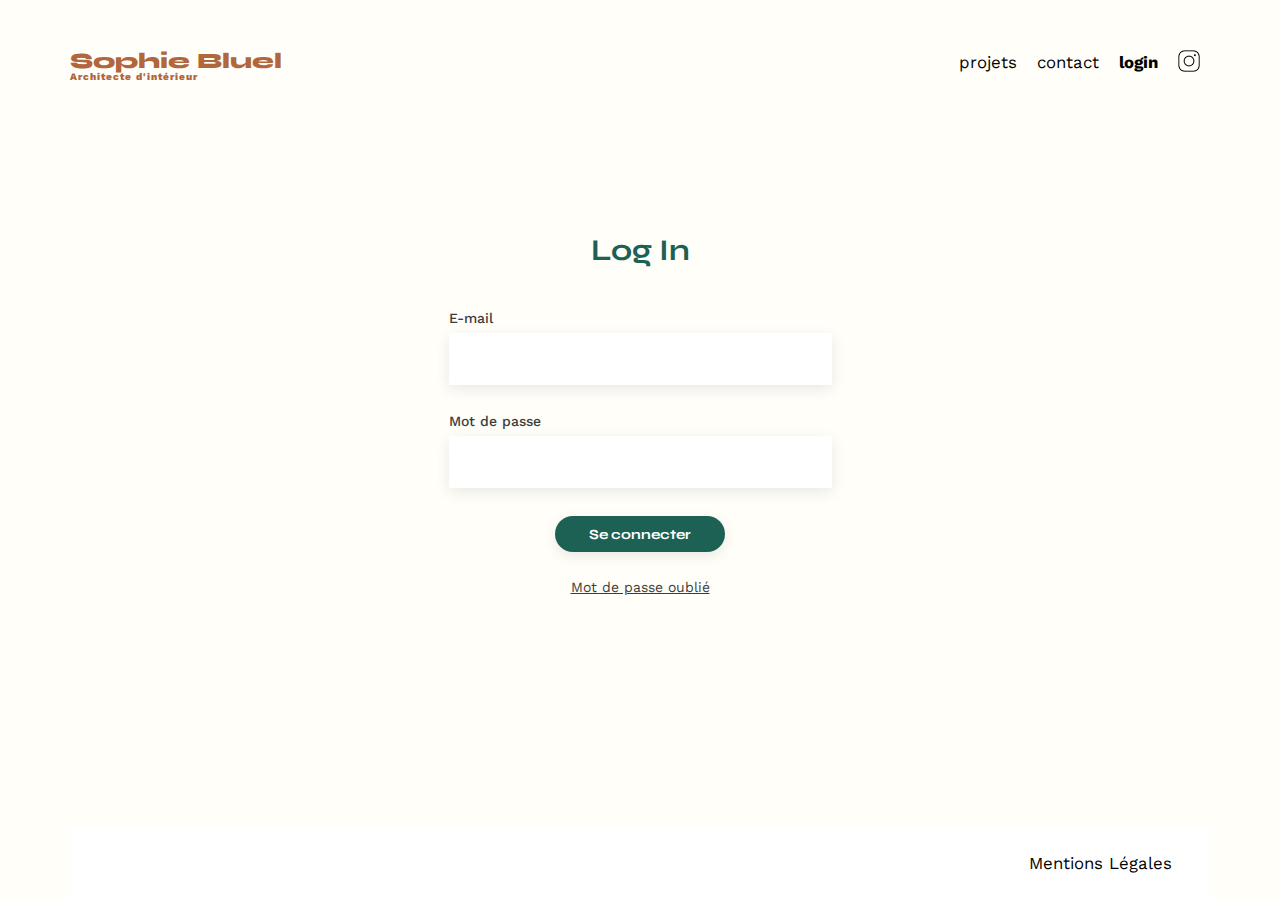
==== FrontEnd/login.html @ 6dfa1dd5 "design of login page" ====
<!DOCTYPE html>
<html lang="fr">

<head>
    <meta charset="UTF-8">
    <title>Connexion</title>
    <meta name="viewport" content="width=device-width, initial-scale=1.0">
    <link rel="preconnect" href="https://fonts.googleapis.com">
    <link rel="preconnect" href="https://fonts.gstatic.com" crossorigin>
    <link href="https://fonts.googleapis.com/css2?family=Syne:wght@700;800&family=Work+Sans&display=swap"
        rel="stylesheet">
    <meta name="description" content="">
    <link rel="stylesheet" href="./assets/style.css">
    <script src="scripts/script.js" defer></script>
</head>

<body class="body-full-height">
    <header>
        <h1>Sophie Bluel <span>Architecte d'intérieur</span></h1>
        <nav>
            <ul>
                <li>projets</li>
                <li>contact</li>
                <li class="active-link">login</li>
                <li><img src="./assets/icons/instagram.png" alt="Instagram"></li>
            </ul>
        </nav>
    </header>
    <main class="full-height-container">
        <section id="login">
            <h1>Log In</h1>
            <form action="">
                <label for="email">E-mail</label>
                <input type="text" name="email">
                <label for="password">Mot de passe</label>
                <input type="text" name="password">
                <div class="login-buttons-wrapper">
                    <input type="submit" value="Se connecter">
                    <a href="">Mot de passe oublié</a>
                </div>
            </form>
        </section>
    </main>

    <footer>
        <nav>
            <ul>
                <li>Mentions Légales</li>
            </ul>
        </nav>
    </footer>
</body>

</html>
---- FrontEnd/assets/style.css ----
/* http://meyerweb.com/eric/tools/css/reset/
   v2.0 | 20110126
   License: none (public domain)
*/

html,
body,
div,
span,
applet,
object,
iframe,
h1,
h2,
h3,
h4,
h5,
h6,
p,
blockquote,
pre,
a,
abbr,
acronym,
address,
big,
cite,
code,
del,
dfn,
em,
img,
ins,
kbd,
q,
s,
samp,
small,
strike,
strong,
sub,
sup,
tt,
var,
b,
u,
i,
center,
dl,
dt,
dd,
ol,
ul,
li,
fieldset,
form,
label,
legend,
table,
caption,
tbody,
tfoot,
thead,
tr,
th,
td,
article,
aside,
canvas,
details,
embed,
figure,
figcaption,
footer,
header,
hgroup,
menu,
nav,
output,
ruby,
section,
summary,
time,
mark,
audio,
video {
	margin: 0;
	padding: 0;
	border: 0;
	font-size: 100%;
	font: inherit;
	vertical-align: baseline;
}

/* HTML5 display-role reset for older browsers */
article,
aside,
details,
figcaption,
figure,
footer,
header,
hgroup,
menu,
nav,
section {
	display: block;
}

body {
	line-height: 1;
}

ol,
ul {
	list-style: none;
}

blockquote,
q {
	quotes: none;
}

blockquote:before,
blockquote:after,
q:before,
q:after {
	content: '';
	content: none;
}

table {
	border-collapse: collapse;
	border-spacing: 0;
}

/** end reset css**/
body {
	max-width: 1140px;
	margin: auto;
	font-family: 'Work Sans';
	font-size: 14px;
	background-color: #FFFEF8;
}

header {
	display: flex;
	justify-content: space-between;
	margin: 50px 0
}

header nav img {
	width: 22px;
}

section {
	margin: 50px 0
}

h1 {
	display: flex;
	flex-direction: column;
	font-family: 'Syne';
	font-size: 22px;
	font-weight: 800;
	color: #B1663C
}

h1>span {
	font-family: 'Work Sans';
	font-size: 10px;
	letter-spacing: 0.1em;
	;
}

h2 {
	font-family: 'Syne';
	font-weight: 700;
	font-size: 30px;
	color: #1D6154
}

a {
	color: #3D3D3D;
}

nav ul {
	display: flex;
	align-items: center;
	list-style-type: none;

}

nav li {
	padding: 0 10px;
	font-size: 1.2em;
}

li:hover {
	color: #B1663C;
}

.active-link {
	font-family: 'Work Sans';
	font-weight: 700;
}

#introduction {
	display: flex;
	align-items: center;
}

#introduction figure {
	flex: 1
}

#introduction img {
	display: block;
	margin: auto;
	width: 80%;
}

#introduction article {
	flex: 1
}

#introduction h2 {
	margin-bottom: 1em;
}

#introduction p {
	margin-bottom: 0.5em;
}

#portfolio h2 {
	text-align: center;
	margin-bottom: 1em;
}

.tabs {
	display: flex;
	justify-content: center;
	margin: 3em;
}

.tabs ul {
	display: flex;
	gap: 0.6em;
}

.tabs ul li {
	display: flex;
	align-items: center;
	height: 37px;
	padding: 0 20px 0 20px;
	border: 1px solid #1D6154;
	border-radius: 60px;
	font-family: 'Syne';
	font-weight: 700;
	font-size: 16px;
	line-height: 19px;
	text-align: center;
	color: #1D6154;
}

.tabs ul li:hover {
	background-color: #1D6154;
	color: #FFFEF8;
	cursor: pointer;
}

.gallery {
	width: 100%;
	display: grid;
	grid-template-columns: 1fr 1fr 1fr;
	grid-column-gap: 20px;
	grid-row-gap: 20px;
}

.gallery img {
	width: 100%;

}

#contact {
	width: 50%;
	margin: auto;
}

#contact>* {
	text-align: center;

}

#contact h2 {
	margin-bottom: 20px;
}

#contact form {
	text-align: left;
	margin-top: 30px;
	display: flex;
	flex-direction: column;
}

#contact input {
	height: 50px;
	font-size: 1.2em;
	border: none;
	box-shadow: 0px 4px 14px rgba(0, 0, 0, 0.09);
}

#contact label {
	margin: 2em 0 1em 0;
}

#contact textarea {
	border: none;
	box-shadow: 0px 4px 14px rgba(0, 0, 0, 0.09);
}

input[type="submit"] {
	font-family: 'Syne';
	font-weight: 700;
	color: white;
	background-color: #1D6154;
	margin: 2em auto;
	width: 180px;
	text-align: center;
	border-radius: 60px;
}

footer {
	background-color: #ffffff;
}

footer nav ul {
	display: flex;
	justify-content: flex-end;
	margin: 2em
}

/***** Login Page *****/

.body-full-height {
	display: flex;
	flex-direction: column;
	height: 100vh;
}

.full-height-container {
	height: 100%;
}

#login {
	display: flex;
	flex-direction: column;
	gap: 01em;
	box-sizing: border-box;
	margin: 0;
	width: 100%;
	height: 100%;
	padding-top: 100px;
	align-items: center;
}

#login form {
	display: flex;
	flex-direction: column;
}

#login h1 {
	font-weight: 700;
	font-size: 30px;
	line-height: 36px;
	color: #1D6154;
}

#login label {
	margin: 2em 0 0.5em 0;
	font-family: 'Work Sans';
	font-style: normal;
	font-weight: 500;
	font-size: 14px;
	line-height: 16px;
	color: #3D3D3D;
}

#login input {
	height: 50px;
	width: 379px;
	font-size: 1.2em;
	border: none;
	box-shadow: 0px 4px 14px rgba(0, 0, 0, 0.09);
}

#login input[type="submit"] {
	height: 36px;
	padding: 0 2.4em;
	width: auto;
	font-size: 1em;
	border: none;
	box-shadow: 0px 4px 14px rgba(0, 0, 0, 0.09);
	cursor: pointer;
}

#login input[type="submit"]:hover {
	background-color: #297063;
}

.login-buttons-wrapper {
	display: flex;
	flex-direction: column;
	align-items: center;
}

.input-wrapper {
	display: flex;
	flex-direction: column;
	gap: 7px;
}
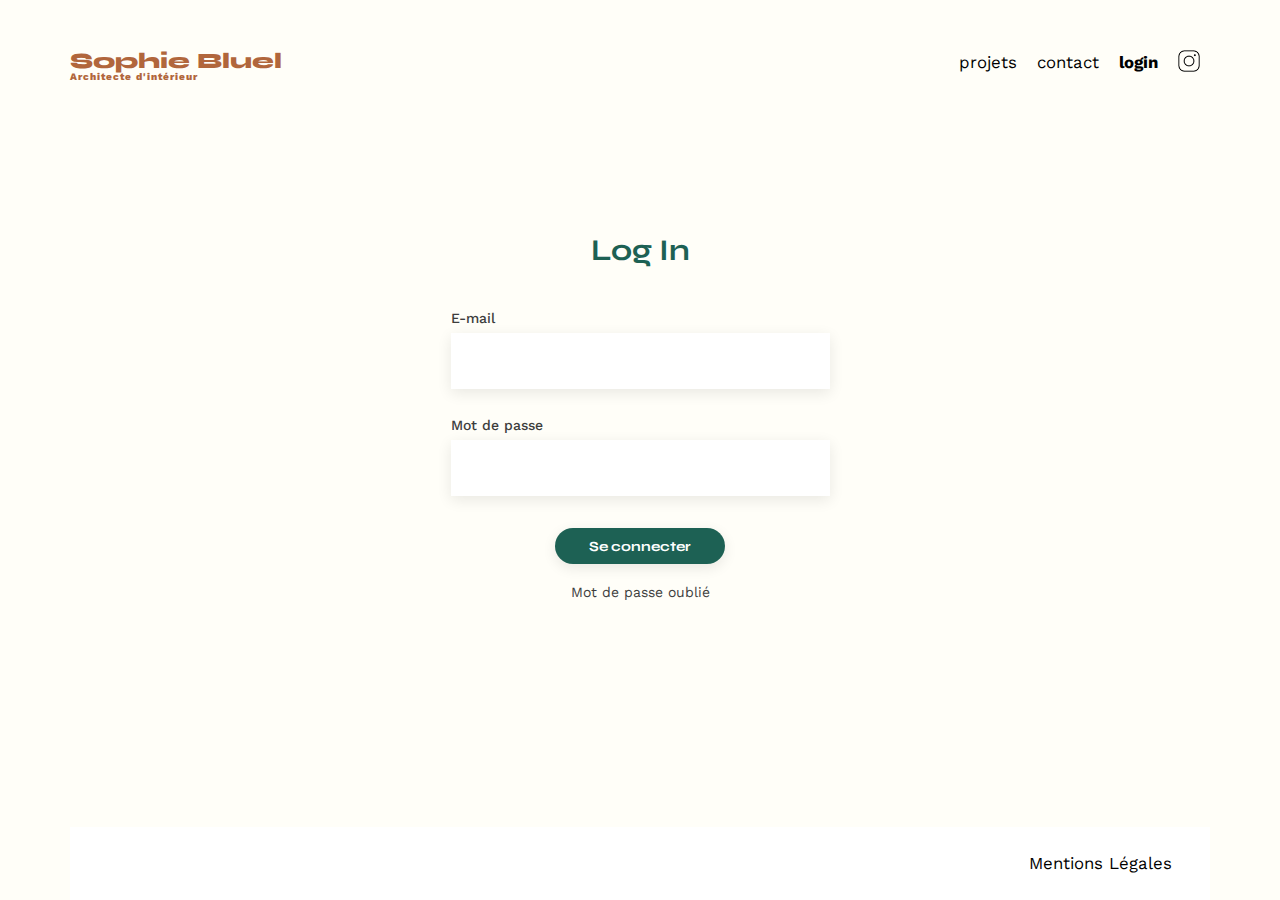
==== commit 5b0f79cd: "add of links to sections in header and add of figure caption for works" ====
--- a/FrontEnd/login.html
+++ b/FrontEnd/login.html
@@ -11,7 +11,7 @@
         rel="stylesheet">
     <meta name="description" content="">
     <link rel="stylesheet" href="./assets/style.css">
-    <script src="scripts/script.js" defer></script>
+    <script src="scripts/login.js" defer></script>
 </head>
 
 <body class="body-full-height">
@@ -19,8 +19,8 @@
         <h1>Sophie Bluel <span>Architecte d'intérieur</span></h1>
         <nav>
             <ul>
-                <li>projets</li>
-                <li>contact</li>
+                <li><a href="index.html#portfolio">projets</a></li>
+                <li><a href="index.html#contact">contact</a></li>
                 <li class="active-link">login</li>
                 <li><img src="./assets/icons/instagram.png" alt="Instagram"></li>
             </ul>
@@ -31,11 +31,13 @@
             <h1>Log In</h1>
             <form action="">
                 <label for="email">E-mail</label>
-                <input type="text" name="email">
+                <input type="text" name="email" id="email">
+                <span id="emailError" class="error"></span>
                 <label for="password">Mot de passe</label>
-                <input type="text" name="password">
+                <input type="text" name="password" id="password">
+                <span id="passwordError" class="error"></span>
                 <div class="login-buttons-wrapper">
-                    <input type="submit" value="Se connecter">
+                    <input id='submit-button' type="submit" value="Se connecter">
                     <a href="">Mot de passe oublié</a>
                 </div>
             </form>
--- a/FrontEnd/assets/style.css
+++ b/FrontEnd/assets/style.css
@@ -143,6 +143,11 @@
 	background-color: #FFFEF8;
 }
 
+a {
+	color: #000000;
+	text-decoration: none;
+}
+
 header {
 	display: flex;
 	justify-content: space-between;
@@ -180,7 +185,20 @@
 	color: #1D6154
 }
 
-a {
+select {
+	height: 50px;
+	padding: 0 16px;
+	font-size: 1.2em;
+	border: 2px solid transparent;
+	box-shadow: 0px 4px 14px rgba(0, 0, 0, 0.09);
+	font-family: 'Work Sans';
+	font-weight: 400;
+	font-size: 14px;
+	color: #444444;
+	padding-left: 16px;
+}
+
+.login-buttons-wrapper a {
 	color: #3D3D3D;
 }
 
@@ -196,7 +214,7 @@
 	font-size: 1.2em;
 }
 
-li:hover {
+li a:hover {
 	color: #B1663C;
 }
 
@@ -232,6 +250,10 @@
 	margin-bottom: 0.5em;
 }
 
+#portfolio {
+	margin-top: 139px;
+}
+
 #portfolio h2 {
 	text-align: center;
 	margin-bottom: 1em;
@@ -248,12 +270,16 @@
 	gap: 0.6em;
 }
 
-.tabs ul li {
+.tabs li {
+	padding: 0;
+}
+
+.tabs a {
 	display: flex;
 	align-items: center;
 	height: 37px;
 	padding: 0 20px 0 20px;
-	border: 1px solid #1D6154;
+	box-shadow: inset 0px 0px 0px 1px #1D6154;
 	border-radius: 60px;
 	font-family: 'Syne';
 	font-weight: 700;
@@ -261,9 +287,16 @@
 	line-height: 19px;
 	text-align: center;
 	color: #1D6154;
-}
-
-.tabs ul li:hover {
+	box-sizing: border-box;
+}
+
+.tabs a:hover {
+	box-shadow: inset 0px 0px 0px 2px #1D6154;
+	color: #1D6154;
+	cursor: pointer;
+}
+
+.tabs a.active {
 	background-color: #1D6154;
 	color: #FFFEF8;
 	cursor: pointer;
@@ -340,6 +373,187 @@
 	margin: 2em
 }
 
+/***** Modale *****/
+
+#edit-button {
+	cursor: pointer;
+}
+
+#edit-button:hover {
+	color: #B1663C;
+}
+
+.modal {
+	display: none;
+	justify-content: center;
+	align-items: center;
+	position: fixed;
+	z-index: 1;
+	left: 0;
+	top: 0;
+	width: 100%;
+	height: 100%;
+	overflow: auto;
+	background-color: rgba(0, 0, 0, 0.3);
+}
+
+.modal-content {
+	display: flex;
+	flex-direction: column;
+	background-color: #ffffff;
+	margin: auto;
+	padding: 60px 105px 45px 105px;
+	width: 630px;
+	border-radius: 10px;
+	position: relative;
+	box-sizing: border-box;
+}
+
+.modal-button {
+	display: flex;
+	justify-content: center;
+	align-items: center;
+	position: absolute;
+	width: 24px;
+	height: 24px;
+	background-color: transparent;
+	border: none;
+}
+
+.modal-button:hover {
+	color: rgb(255, 0, 0);
+	text-decoration: none;
+	cursor: pointer;
+}
+
+.close {
+	top: 30px;
+	right: 30px;
+}
+
+.previous {
+	top: 30px;
+	left: 30px;
+}
+
+.modal h2 {
+	font-family: 'Work Sans';
+	font-weight: 400;
+	font-size: 26px;
+	line-height: 30px;
+	text-align: center;
+	color: #000000;
+}
+
+.separator {
+	width: 100%;
+	border-top: 1px solid #B3B3B3;
+	margin: 67px 0 38px 0;
+}
+
+.modal input[type="submit"] {
+	height: 36px;
+	padding: 0 2.4em;
+	margin: auto;
+	width: 237px;
+	font-size: 1em;
+	border: none;
+	box-shadow: 0px 4px 14px rgba(0, 0, 0, 0.09);
+	cursor: pointer;
+}
+
+.modal-gallery {
+	display: grid;
+	grid-template-columns: repeat(5, 1fr);
+	grid-gap: 29px 9px;
+	margin-top: 46px;
+}
+
+.preview-wrapper {
+	position: relative;
+	width: 76.61px;
+	height: 102.57px;
+}
+
+.preview-img {
+	width: 100%;
+	height: 100%;
+}
+
+.delete-button {
+	display: flex;
+	justify-content: center;
+	align-items: center;
+	position: absolute;
+	top: 6px;
+	right: 6px;
+	width: 17px;
+	height: 17px;
+	background-color: #000000;
+	border-radius: 2px;
+	cursor: pointer;
+}
+
+.img-upload-zone {
+	display: flex;
+	flex-direction: column;
+	justify-content: center;
+	align-items: center;
+	margin-top: 36px;
+	background: #E8F1F7;
+	border-radius: 3px;
+}
+
+#img-upload-zone-content {
+	display: flex;
+	flex-direction: column;
+	justify-content: center;
+	align-items: center;
+	gap: 7px;
+	padding: 19px;
+}
+
+.img-placeholder {
+	width: 76px;
+	height: 76px;
+}
+
+.custom-file-upload {
+	position: relative;
+	display: flex;
+}
+
+.custom-file-upload label {
+	margin: 0;
+}
+
+#file-upload-button {
+	padding: 10px 33px;
+	background: #CBD6DC;
+	border-radius: 50px;
+	color: #306685;
+	border: none;
+	font-family: 'Work Sans';
+	font-weight: 500;
+	font-size: 14px;
+	line-height: 16px;
+	cursor: pointer;
+}
+
+#img-file-input {
+	display: none;
+}
+
+#img-preview {
+	display: none;
+	height: 178px;
+}
+
+#modal-2 form {
+	display: flex;
+	flex-direction: column;
+}
+
 /***** Login Page *****/
 
 .body-full-height {
@@ -367,6 +581,7 @@
 #login form {
 	display: flex;
 	flex-direction: column;
+	width: 379px;
 }
 
 #login h1 {
@@ -376,7 +591,7 @@
 	color: #1D6154;
 }
 
-#login label {
+label {
 	margin: 2em 0 0.5em 0;
 	font-family: 'Work Sans';
 	font-style: normal;
@@ -386,17 +601,23 @@
 	color: #3D3D3D;
 }
 
-#login input {
+input {
 	height: 50px;
-	width: 379px;
-	font-size: 1.2em;
-	border: none;
+	border: 2px solid transparent;
 	box-shadow: 0px 4px 14px rgba(0, 0, 0, 0.09);
+	font-family: 'Work Sans';
+	font-weight: 400;
+	font-size: 14px;
+	color: #444444;
+	padding-left: 16px;
+
+
 }
 
 #login input[type="submit"] {
 	height: 36px;
 	padding: 0 2.4em;
+	margin: 0;
 	width: auto;
 	font-size: 1em;
 	border: none;
@@ -412,10 +633,65 @@
 	display: flex;
 	flex-direction: column;
 	align-items: center;
+	margin-top: 2.3em;
+	gap: 1.5em;
 }
 
 .input-wrapper {
 	display: flex;
 	flex-direction: column;
 	gap: 7px;
+}
+
+.error {
+	color: red;
+	display: none;
+	margin-top: 0.5em;
+}
+
+#edition-banner {
+	display: flex;
+	align-items: center;
+	justify-content: center;
+	height: 59px;
+	width: 100vw;
+	position: absolute;
+	left: 0;
+	top: 0;
+	background-color: black;
+	gap: 12px;
+	font-family: 'Work Sans';
+	font-weight: 400;
+	font-size: 16px;
+	line-height: 19px;
+	color: #FFFFFF;
+}
+
+#heading-wrapper {
+	display: flex;
+	gap: 2em;
+	justify-content: center;
+}
+
+#heading-wrapper img {
+	width: 16px;
+	height: 16px;
+}
+
+#edit-button {
+	display: flex;
+	gap: 0.65em;
+	align-items: center;
+	height: 32px;
+	font-family: 'Work Sans';
+	font-style: normal;
+	font-weight: 400;
+	font-size: 14px;
+	line-height: 16px;
+	color: #000000;
+}
+
+.modal input[type="submit"].button-disabled {
+	background-color: #A7A7A7;
+	cursor: not-allowed;
 }